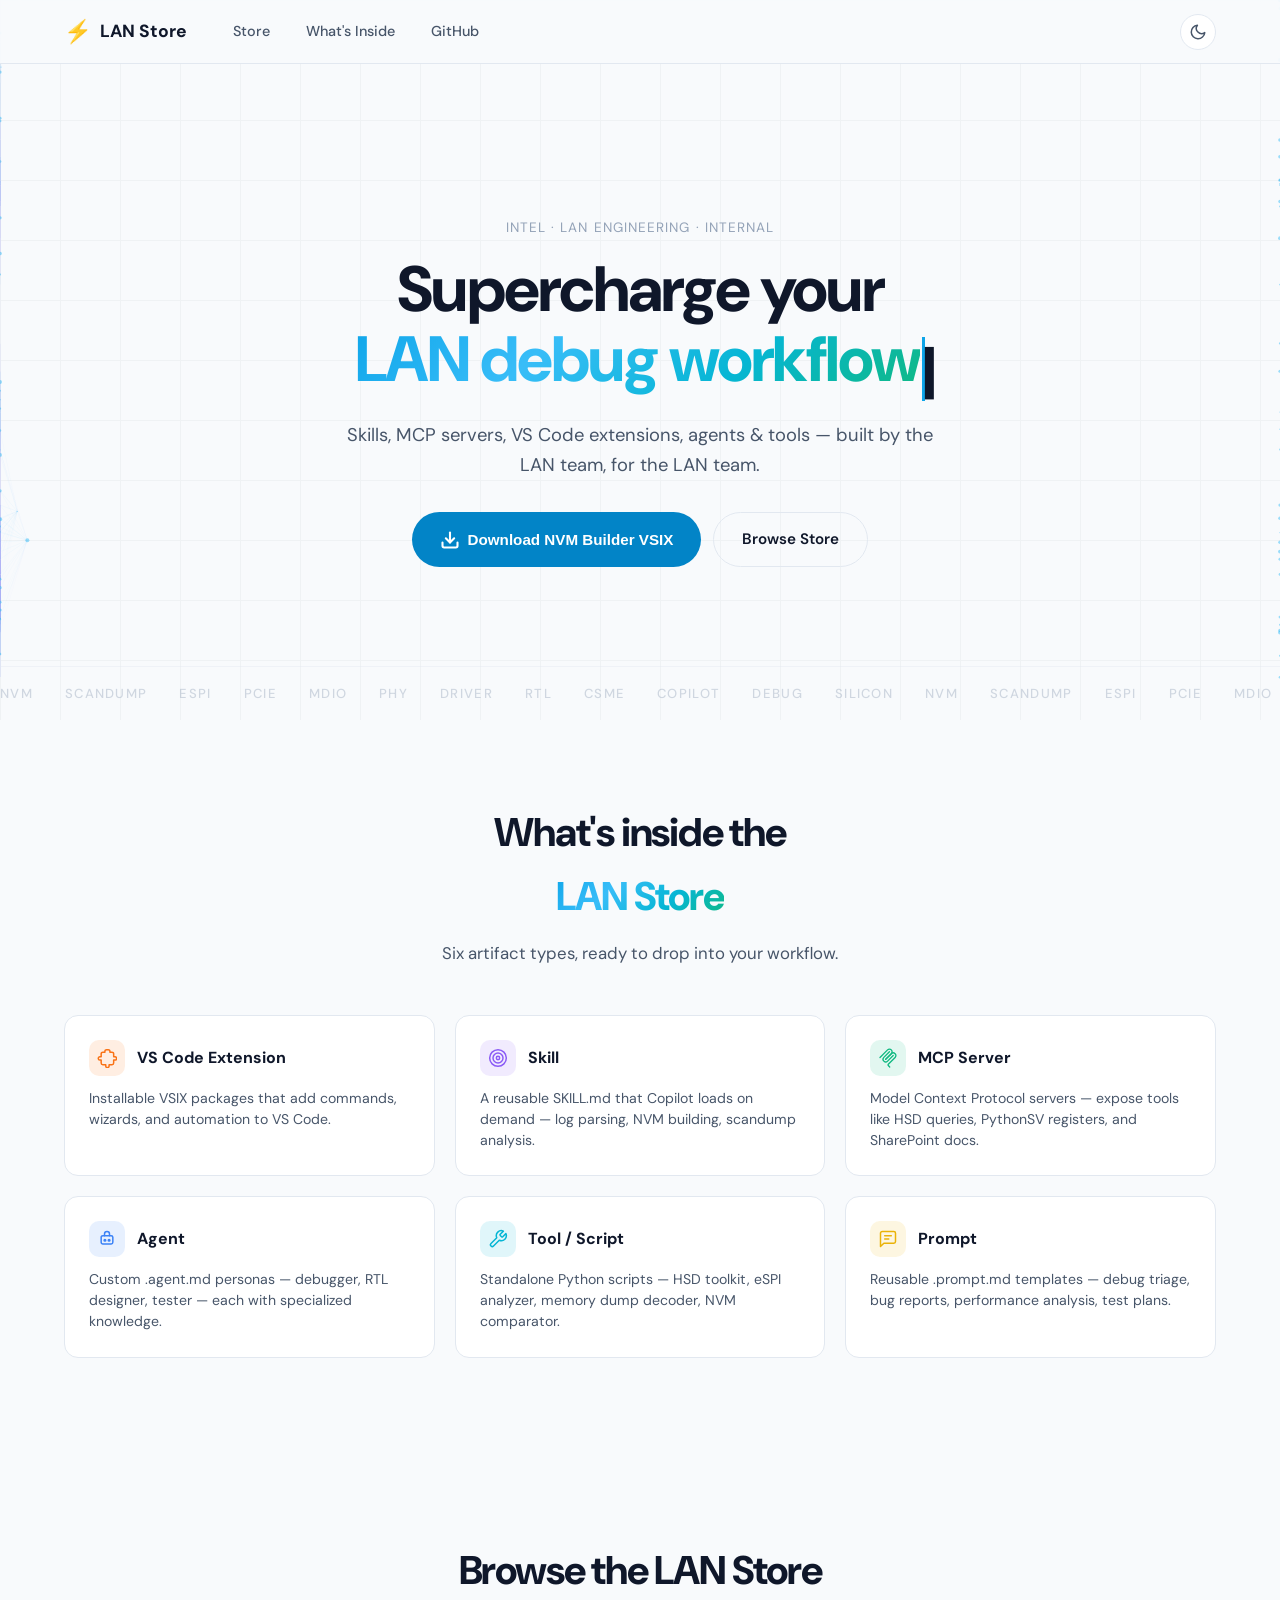
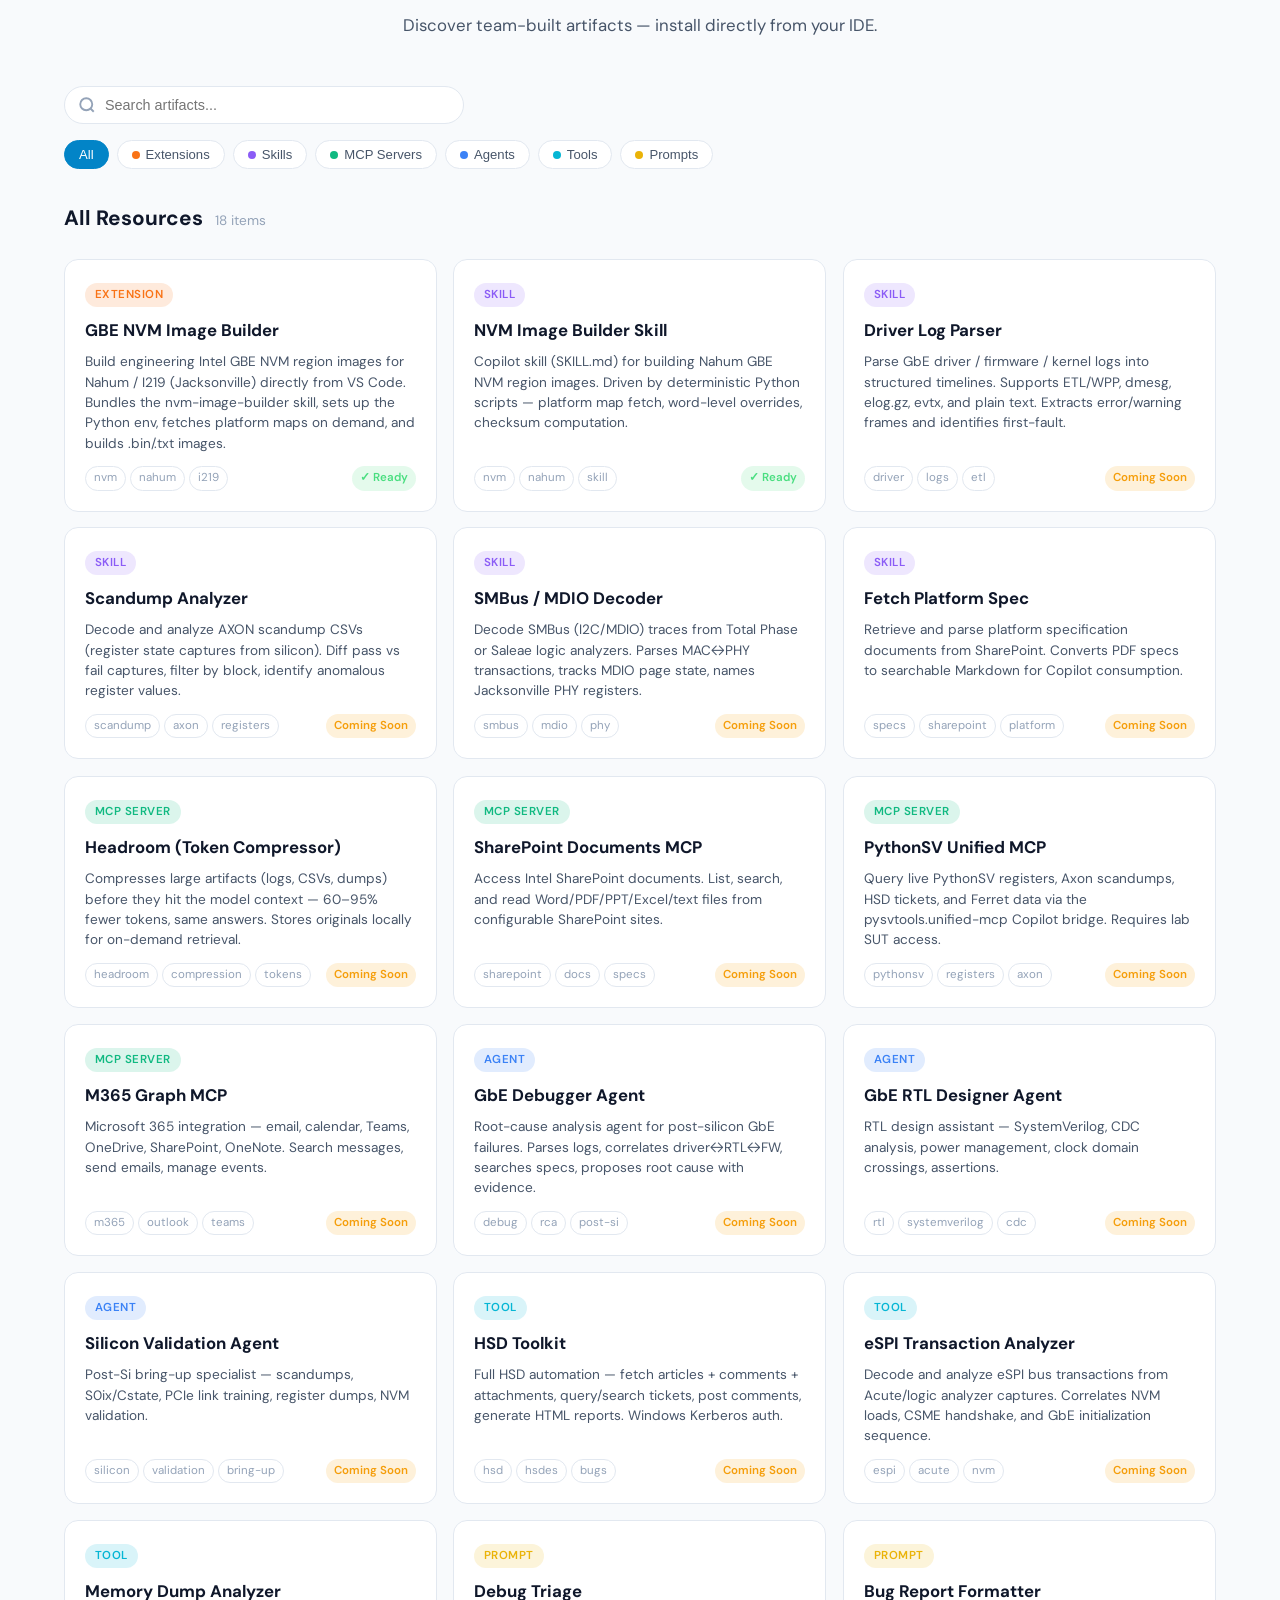
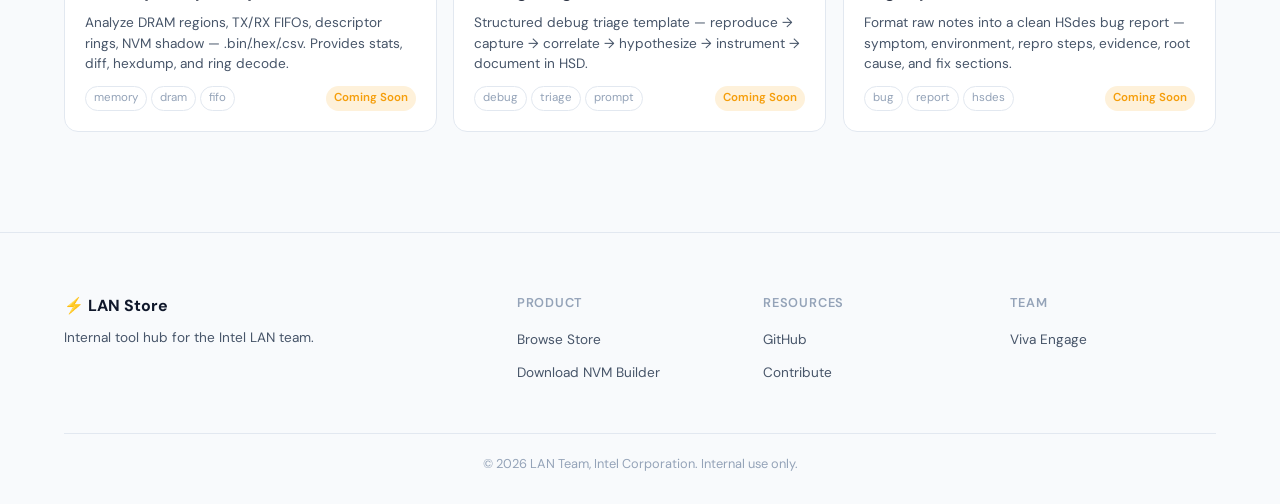
==== index.html @ 5565fdac "Initial LAN Store website with GBE NVM Builder v0.2.0" ====
<!DOCTYPE html>
<html lang="en">
<head>
    <meta charset="UTF-8">
    <meta name="viewport" content="width=device-width, initial-scale=1.0">
    <title>LAN Store — Skills, MCPs, Tools, Extensions &amp; Agents</title>
    <meta name="description" content="Intel LAN team hub for skills, MCP servers, tools, extensions, and agents.">
    <link rel="stylesheet" href="assets/css/styles.css">
    <script>
        (function(){try{var t=localStorage.getItem('lan-store-theme');if(!t){t=window.matchMedia&&window.matchMedia('(prefers-color-scheme:dark)').matches?'dark-theme':'light-theme'}document.documentElement.classList.add(t)}catch(e){}})();
    </script>
    <link rel="preconnect" href="https://fonts.googleapis.com">
    <link rel="preconnect" href="https://fonts.gstatic.com" crossorigin>
    <link href="https://fonts.googleapis.com/css2?family=DM+Sans:ital,opsz,wght@0,9..40,400;0,9..40,500;0,9..40,600;0,9..40,700;1,9..40,400&display=swap" rel="stylesheet">
</head>
<body>
    <!-- ============================================================
         Header
         ============================================================ -->
    <header class="header">
        <div class="container header-content">
            <div class="header-left">
                <a href="#" class="logo" onclick="resetFilters(); scrollToTop(); return false;">
                    <span class="logo-icon">⚡</span>
                    <span class="logo-text">LAN Store</span>
                </a>
                <nav class="nav">
                    <a href="#store" class="nav-link">Store</a>
                    <a href="#features" class="nav-link">What's Inside</a>
                    <a href="https://github.com/intel-innersource/networking.gbe-sv.forge-store" target="_blank" rel="noopener noreferrer" class="nav-link">GitHub</a>
                </nav>
            </div>
            <div class="header-right">
                <button class="theme-toggle" id="theme-toggle" aria-label="Toggle theme">
                    <svg id="theme-icon-sun" viewBox="0 0 24 24" fill="none" stroke="currentColor" stroke-width="2" stroke-linecap="round" stroke-linejoin="round" style="display:none;">
                        <circle cx="12" cy="12" r="5"></circle><line x1="12" y1="1" x2="12" y2="3"></line><line x1="12" y1="21" x2="12" y2="23"></line><line x1="4.22" y1="4.22" x2="5.64" y2="5.64"></line><line x1="18.36" y1="18.36" x2="19.78" y2="19.78"></line><line x1="1" y1="12" x2="3" y2="12"></line><line x1="21" y1="12" x2="23" y2="12"></line><line x1="4.22" y1="19.78" x2="5.64" y2="18.36"></line><line x1="18.36" y1="5.64" x2="19.78" y2="4.22"></line>
                    </svg>
                    <svg id="theme-icon-moon" viewBox="0 0 24 24" fill="none" stroke="currentColor" stroke-width="2" stroke-linecap="round" stroke-linejoin="round" style="display:block;">
                        <path d="M21 12.79A9 9 0 1 1 11.21 3 7 7 0 0 0 21 12.79z"></path>
                    </svg>
                </button>
            </div>
        </div>
    </header>

    <main>
        <!-- ============================================================
             Hero
             ============================================================ -->
        <section class="hero-landing" id="hero">
            <canvas class="hero-particles" id="hero-particles" aria-hidden="true"></canvas>
            <div class="hero-bg-grid" aria-hidden="true"></div>
            <div class="container hero-landing-inner">
                <p class="hero-eyebrow">Intel &middot; LAN Engineering &middot; Internal</p>
                <h1 class="hero-headline">
                    <span>Supercharge your</span><br>
                    <span class="hero-gradient-text">LAN debug workflow</span><span class="typing-cursor" id="typing-cursor">|</span>
                </h1>
                <p class="hero-tagline">
                    Skills, MCP servers, VS Code extensions, agents &amp; tools — built by the LAN team, for the LAN team.
                </p>
                <div class="hero-cta-row hero-fade-in visible">
                    <button onclick="openInstallModal()" class="btn-hero-primary">
                        <svg width="20" height="20" viewBox="0 0 24 24" fill="none" stroke="currentColor" stroke-width="2.5" stroke-linecap="round" stroke-linejoin="round"><path d="M21 15v4a2 2 0 0 1-2 2H5a2 2 0 0 1-2-2v-4"></path><polyline points="7 10 12 15 17 10"></polyline><line x1="12" y1="15" x2="12" y2="3"></line></svg>
                        Download NVM Builder VSIX
                    </button>
                    <a href="#store" class="btn-hero-outline">Browse Store</a>
                </div>
            </div>
            <!-- Floating keyword scroller -->
            <div class="hero-keyword-track" aria-hidden="true">
                <div class="hero-keyword-scroll">
                    <span>NVM</span><span>scandump</span><span>eSPI</span><span>PCIe</span><span>MDIO</span><span>PHY</span><span>driver</span><span>RTL</span><span>CSME</span><span>copilot</span><span>debug</span><span>silicon</span><span>NVM</span><span>scandump</span><span>eSPI</span><span>PCIe</span><span>MDIO</span><span>PHY</span><span>driver</span><span>RTL</span><span>CSME</span><span>copilot</span><span>debug</span><span>silicon</span>
                </div>
            </div>
        </section>

        <!-- ============================================================
             Features
             ============================================================ -->
        <section class="features-section reveal" id="features">
            <div class="container features-inner">
                <h2 class="features-headline">
                    <span>What's inside the</span><br>
                    <span class="hero-gradient-text">LAN Store</span>
                </h2>
                <p class="features-tagline">
                    Six artifact types, ready to drop into your workflow.
                </p>
                <div class="forge-explorer-grid reveal-stagger">
                    <!-- VSIX Extension -->
                    <div class="forge-feature-card" style="--c:#f97316">
                        <div class="fc-head">
                            <span class="fc-icon"><svg viewBox="0 0 24 24" fill="none" stroke="currentColor" stroke-width="1.8" stroke-linecap="round" stroke-linejoin="round"><path d="M12.5 2h-1a2 2 0 0 0-2 2v1H7a2 2 0 0 0-2 2v3.5H3.5a2 2 0 0 0 0 4H5V18a2 2 0 0 0 2 2h3.5v1.5a2 2 0 0 0 4 0V20H18a2 2 0 0 0 2-2v-3.5h1.5a2 2 0 0 0 0-4H20V7a2 2 0 0 0-2-2h-2.5V4a2 2 0 0 0-2-2z"/></svg></span>
                            <h4 class="fc-title">VS Code Extension</h4>
                        </div>
                        <p class="fc-desc">Installable VSIX packages that add commands, wizards, and automation to VS Code.</p>
                    </div>
                    <!-- Skill -->
                    <div class="forge-feature-card" style="--c:#8b5cf6">
                        <div class="fc-head">
                            <span class="fc-icon"><svg viewBox="0 0 24 24" fill="none" stroke="currentColor" stroke-width="1.8" stroke-linecap="round" stroke-linejoin="round"><circle cx="12" cy="12" r="10"/><circle cx="12" cy="12" r="6"/><circle cx="12" cy="12" r="2"/></svg></span>
                            <h4 class="fc-title">Skill</h4>
                        </div>
                        <p class="fc-desc">A reusable SKILL.md that Copilot loads on demand — log parsing, NVM building, scandump analysis.</p>
                    </div>
                    <!-- MCP Server -->
                    <div class="forge-feature-card" style="--c:#10b981">
                        <div class="fc-head">
                            <span class="fc-icon"><svg viewBox="0 0 180 180" fill="none" stroke="currentColor" stroke-width="12" stroke-linecap="round"><path d="M18 84.8528L85.8822 16.9706C95.2548 7.59798 110.451 7.59798 119.823 16.9706C129.196 26.3431 129.196 41.5391 119.823 50.9117L68.5581 102.177"/><path d="M69.2652 101.47L119.823 50.9117C129.196 41.5391 144.392 41.5391 153.765 50.9117L154.118 51.2652C163.491 60.6378 163.491 75.8338 154.118 85.2063L92.7248 146.6C89.6006 149.724 89.6006 154.789 92.7248 157.913L105.331 170.52"/><path d="M102.853 33.9411L52.6482 84.1457C43.2756 93.5183 43.2756 108.714 52.6482 118.087C62.0208 127.459 77.2167 127.459 86.5893 118.087L136.794 67.8822"/></svg></span>
                            <h4 class="fc-title">MCP Server</h4>
                        </div>
                        <p class="fc-desc">Model Context Protocol servers — expose tools like HSD queries, PythonSV registers, and SharePoint docs.</p>
                    </div>
                    <!-- Agent -->
                    <div class="forge-feature-card" style="--c:#3b82f6">
                        <div class="fc-head">
                            <span class="fc-icon"><svg viewBox="0 0 24 24" fill="none" stroke="currentColor" stroke-width="1.8" stroke-linecap="round" stroke-linejoin="round"><rect x="5" y="8" width="14" height="10" rx="2"/><path d="M9 8V6a3 3 0 0 1 6 0v2"/><circle cx="9.5" cy="13.5" r="1"/><circle cx="14.5" cy="13.5" r="1"/></svg></span>
                            <h4 class="fc-title">Agent</h4>
                        </div>
                        <p class="fc-desc">Custom .agent.md personas — debugger, RTL designer, tester — each with specialized knowledge.</p>
                    </div>
                    <!-- Tool -->
                    <div class="forge-feature-card" style="--c:#06b6d4">
                        <div class="fc-head">
                            <span class="fc-icon"><svg viewBox="0 0 24 24" fill="none" stroke="currentColor" stroke-width="1.8" stroke-linecap="round" stroke-linejoin="round"><path d="M14.7 6.3a1 1 0 0 0 0 1.4l1.6 1.6a1 1 0 0 0 1.4 0l3.77-3.77a6 6 0 0 1-7.94 7.94l-6.91 6.91a2.12 2.12 0 0 1-3-3l6.91-6.91a6 6 0 0 1 7.94-7.94l-3.76 3.76z"/></svg></span>
                            <h4 class="fc-title">Tool / Script</h4>
                        </div>
                        <p class="fc-desc">Standalone Python scripts — HSD toolkit, eSPI analyzer, memory dump decoder, NVM comparator.</p>
                    </div>
                    <!-- Prompt -->
                    <div class="forge-feature-card" style="--c:#eab308">
                        <div class="fc-head">
                            <span class="fc-icon"><svg viewBox="0 0 24 24" fill="none" stroke="currentColor" stroke-width="1.8" stroke-linecap="round" stroke-linejoin="round"><path d="M21 15a2 2 0 0 1-2 2H7l-4 4V5a2 2 0 0 1 2-2h14a2 2 0 0 1 2 2z"/><line x1="8" y1="8" x2="16" y2="8"/><line x1="8" y1="12" x2="13" y2="12"/></svg></span>
                            <h4 class="fc-title">Prompt</h4>
                        </div>
                        <p class="fc-desc">Reusable .prompt.md templates — debug triage, bug reports, performance analysis, test plans.</p>
                    </div>
                </div>
            </div>
        </section>

        <!-- ============================================================
             Store / Marketplace
             ============================================================ -->
        <section class="marketplace reveal" id="store">
            <div class="container">
                <div class="store-header">
                    <h2>Browse the LAN Store</h2>
                    <p>Discover team-built artifacts — install directly from your IDE.</p>
                </div>
            </div>

            <div class="container marketplace-layout">
                <!-- Toolbar -->
                <div class="store-toolbar">
                    <div class="store-search-inline">
                        <svg class="search-inline-icon" viewBox="0 0 24 24" width="18" height="18" fill="none" stroke="currentColor" stroke-width="2.5"><circle cx="11" cy="11" r="8"/><path d="m21 21-4.35-4.35"/></svg>
                        <input type="text" id="search-input" placeholder="Search artifacts..." autocomplete="off">
                    </div>
                    <div class="filter-group" id="type-nav">
                        <button class="filter-pill type-btn active" data-type="All">All</button>
                        <button class="filter-pill type-btn" data-type="extension"><span class="type-dot" style="background:#f97316"></span>Extensions</button>
                        <button class="filter-pill type-btn" data-type="skill"><span class="type-dot" style="background:#8b5cf6"></span>Skills</button>
                        <button class="filter-pill type-btn" data-type="mcp-server"><span class="type-dot" style="background:#10b981"></span>MCP Servers</button>
                        <button class="filter-pill type-btn" data-type="agent"><span class="type-dot" style="background:#3b82f6"></span>Agents</button>
                        <button class="filter-pill type-btn" data-type="tool"><span class="type-dot" style="background:#06b6d4"></span>Tools</button>
                        <button class="filter-pill type-btn" data-type="prompt"><span class="type-dot" style="background:#eab308"></span>Prompts</button>
                    </div>
                </div>

                <!-- Grid -->
                <div class="content">
                    <div class="content-header">
                        <h2 id="content-title">All Resources</h2>
                        <span class="content-count" id="content-count"></span>
                    </div>
                    <div class="tile-grid" id="tile-grid"></div>
                    <div class="no-results" id="no-results" style="display:none;">
                        <div class="no-results-icon">🔍</div>
                        <h3>No results found</h3>
                        <p>Try adjusting your filters or search terms.</p>
                    </div>
                </div>
            </div>
        </section>
    </main>

    <!-- ============================================================
         Detail Modal
         ============================================================ -->
    <div id="detail-modal" class="detail-modal">
        <div class="detail-overlay" onclick="closeDetailModal()"></div>
        <div class="detail-panel">
            <button class="detail-close" onclick="closeDetailModal()" aria-label="Close">&times;</button>
            <div class="detail-panel-body" id="detail-panel-body"></div>
            <div class="detail-panel-footer" id="detail-panel-footer"></div>
        </div>
    </div>

    <!-- ============================================================
         Install Modal (VSIX)
         ============================================================ -->
    <div class="install-modal" id="install-modal" onclick="closeInstallModal(event)">
        <div class="install-modal-content" onclick="event.stopPropagation()">
            <div class="install-modal-header">
                <div class="install-modal-title">
                    <div class="install-modal-icon">
                        <svg viewBox="0 0 24 24" fill="none" stroke="currentColor" stroke-width="2.5" stroke-linecap="round" stroke-linejoin="round"><path d="M21 15v4a2 2 0 0 1-2 2H5a2 2 0 0 1-2-2v-4"/><polyline points="7 10 12 15 17 10"/><line x1="12" y1="15" x2="12" y2="3"/></svg>
                    </div>
                    <div>
                        <h2>GBE NVM Builder Extension</h2>
                        <div class="status">✓ Download started</div>
                    </div>
                </div>
                <button class="install-modal-close" onclick="closeInstallModal(event)">
                    <svg viewBox="0 0 24 24" fill="none" stroke="currentColor" stroke-width="2" stroke-linecap="round" stroke-linejoin="round"><line x1="18" y1="6" x2="6" y2="18"/><line x1="6" y1="6" x2="18" y2="18"/></svg>
                </button>
            </div>
            <div class="install-modal-body">
                <h3 class="install-modal-instructions-title">Installation Instructions</h3>
                <div class="install-step">
                    <div class="install-step-number">1</div>
                    <div class="install-step-content">
                        <strong>Wait for download</strong>
                        <p>The <code>gbe-nvm-builder-0.2.0.vsix</code> file is downloading to your Downloads folder.</p>
                    </div>
                </div>
                <div class="install-step">
                    <div class="install-step-number">2</div>
                    <div class="install-step-content">
                        <strong>Open VS Code</strong>
                        <p>Launch Visual Studio Code if it's not already running.</p>
                    </div>
                </div>
                <div class="install-step">
                    <div class="install-step-number">3</div>
                    <div class="install-step-content">
                        <strong>Install the extension</strong>
                        <ul>
                            <li>Press <code>Ctrl+Shift+P</code></li>
                            <li>Type <strong>"Extensions: Install from VSIX"</strong></li>
                            <li>Select the downloaded <code>gbe-nvm-builder-0.2.0.vsix</code> file</li>
                        </ul>
                    </div>
                </div>
                <div class="install-step">
                    <div class="install-step-number">4</div>
                    <div class="install-step-content">
                        <strong>Reload VS Code</strong>
                        <p>After installation completes, reload VS Code:</p>
                        <ul>
                            <li>Press <code>Ctrl+Shift+P</code></li>
                            <li>Type <strong>"Developer: Reload Window"</strong></li>
                            <li>Press Enter</li>
                        </ul>
                    </div>
                </div>
            </div>
        </div>
    </div>

    <!-- ============================================================
         Footer
         ============================================================ -->
    <footer class="footer reveal">
        <div class="container">
            <div class="footer-grid">
                <div class="footer-col footer-brand">
                    <span class="footer-logo">⚡ LAN Store</span>
                    <p>Internal tool hub for the Intel LAN team.</p>
                </div>
                <div class="footer-col">
                    <h4>Product</h4>
                    <ul>
                        <li><a href="#store">Browse Store</a></li>
                        <li><a href="downloads/gbe-nvm-builder-0.2.0.vsix">Download NVM Builder</a></li>
                    </ul>
                </div>
                <div class="footer-col">
                    <h4>Resources</h4>
                    <ul>
                        <li><a href="https://github.com/intel-innersource/networking.gbe-sv.forge-store" target="_blank">GitHub</a></li>
                        <li><a href="https://github.com/intel-innersource/networking.gbe-sv.forge-store/issues/new/choose" target="_blank">Contribute</a></li>
                    </ul>
                </div>
                <div class="footer-col">
                    <h4>Team</h4>
                    <ul>
                        <li><a href="https://engage.cloud.microsoft/main/org/intel.com" target="_blank">Viva Engage</a></li>
                    </ul>
                </div>
            </div>
            <div class="footer-bottom">
                <p>&copy; 2026 LAN Team, Intel Corporation. Internal use only.</p>
            </div>
        </div>
    </footer>

    <script src="assets/js/catalog.js"></script>
    <script src="assets/js/app.js"></script>
    <script src="assets/js/animations.js"></script>
</body>
</html>
---- assets/css/styles.css ----
/* LAN Store — Styles
   Based on Forge Store (intel-innersource/applications.manufacturing.intel.ai.forge-store)
   ============================================================ */

:root {
    --primary: #0ea5e9;
    --primary-dark: #0284c7;
    --primary-light: #0c2d48;
    --accent: #38bdf8;
    --bg: #0b1120;
    --bg-surface: #0f1729;
    --bg-card: #131d2e;
    --bg-card-hover: #182438;
    --text: #e2e8f0;
    --text-secondary: #94a3b8;
    --text-muted: #64748b;
    --border: #1e293b;
    --border-light: #1a2332;
    --shadow-sm: 0 1px 3px rgba(0,0,0,0.4);
    --shadow-md: 0 4px 16px rgba(0,0,0,0.5);
    --shadow-lg: 0 8px 40px rgba(0,0,0,0.6);
    --shadow-card-hover: 0 8px 30px rgba(14,165,233,0.1);
    --radius: 14px;
    --radius-sm: 8px;
    --radius-pill: 50px;
    --transition: 0.2s ease;
    --transition-slow: 0.4s cubic-bezier(0.4,0,0.2,1);
    --font: 'DM Sans', -apple-system, BlinkMacSystemFont, 'Segoe UI', Roboto, sans-serif;
    --header-height: 64px;
    --color-extension: #f97316;
    --color-skill: #8b5cf6;
    --color-mcp: #10b981;
    --color-agent: #3b82f6;
    --color-tool: #06b6d4;
    --color-prompt: #eab308;
}

html.light-theme, body.light-theme {
    --primary: #0284c7;
    --primary-dark: #0369a1;
    --primary-light: #f0f9ff;
    --accent: #0ea5e9;
    --bg: #f8fafc;
    --bg-surface: #ffffff;
    --bg-card: #ffffff;
    --bg-card-hover: #f0f9ff;
    --text: #0f172a;
    --text-secondary: #475569;
    --text-muted: #94a3b8;
    --border: #e2e8f0;
    --border-light: #f1f5f9;
    --shadow-sm: 0 1px 3px rgba(0,0,0,0.05);
    --shadow-md: 0 4px 16px rgba(0,0,0,0.07);
    --shadow-lg: 0 8px 40px rgba(0,0,0,0.09);
    --shadow-card-hover: 0 8px 30px rgba(14,165,233,0.1);
}

*, *::before, *::after { margin:0; padding:0; box-sizing:border-box; }
html { scroll-behavior: smooth; }
body {
    font-family: var(--font);
    background: var(--bg);
    color: var(--text);
    line-height: 1.6;
    -webkit-font-smoothing: antialiased;
}
a { color: var(--accent); text-decoration: none; transition: color var(--transition); }
a:hover { color: var(--primary); }
ul { list-style: none; }
code { background: var(--bg-surface); border: 1px solid var(--border); border-radius: 4px; padding: 2px 6px; font-size: 0.85em; }

.container { max-width: 1200px; margin: 0 auto; padding: 0 24px; }

/* ============================================================
   Header
   ============================================================ */
.header {
    position: fixed; top: 0; left: 0; right: 0; z-index: 100;
    height: var(--header-height);
    background: rgba(11,17,32,0.88);
    backdrop-filter: blur(12px);
    border-bottom: 1px solid var(--border);
}
.light-theme .header { background: rgba(248,250,252,0.92); }
.header-content { display: flex; align-items: center; justify-content: space-between; height: 100%; }
.header-left { display: flex; align-items: center; gap: 32px; }
.header-right { display: flex; align-items: center; gap: 12px; }
.logo { display: flex; align-items: center; gap: 8px; color: var(--text); font-weight: 700; font-size: 1.1rem; }
.logo-icon { font-size: 1.4rem; }
.nav { display: flex; gap: 8px; }
.nav-link {
    padding: 6px 14px; border-radius: var(--radius-pill); font-size: 0.9rem; font-weight: 500;
    color: var(--text-secondary); transition: all var(--transition);
}
.nav-link:hover { color: var(--text); background: var(--bg-card); }
.theme-toggle {
    width: 36px; height: 36px; border-radius: 50%; border: 1px solid var(--border);
    background: var(--bg-surface); cursor: pointer; display: flex; align-items: center; justify-content: center;
}
.theme-toggle svg { width: 18px; height: 18px; stroke: var(--text-secondary); }

/* ============================================================
   Hero
   ============================================================ */
.hero-landing {
    min-height: 80vh; display: flex; align-items: center; justify-content: center;
    padding: calc(var(--header-height) + 80px) 24px 80px; position: relative; overflow: hidden;
}
.hero-bg-grid {
    position: absolute; inset: 0; opacity: 0.03;
    background-image: linear-gradient(var(--text) 1px, transparent 1px), linear-gradient(90deg, var(--text) 1px, transparent 1px);
    background-size: 60px 60px;
}
.hero-landing-inner { text-align: center; position: relative; z-index: 1; }
.hero-eyebrow { font-size: 0.85rem; color: var(--text-muted); text-transform: uppercase; letter-spacing: 0.08em; margin-bottom: 16px; }
.hero-headline { font-size: clamp(2.5rem, 6vw, 4rem); font-weight: 800; letter-spacing: -0.03em; line-height: 1.1; margin-bottom: 20px; }
.hero-gradient-text { background: linear-gradient(135deg, #0ea5e9, #38bdf8, #06b6d4, #10b981); -webkit-background-clip: text; -webkit-text-fill-color: transparent; background-clip: text; }
.hero-tagline { font-size: 1.15rem; color: var(--text-secondary); max-width: 600px; margin: 0 auto 32px; }
.hero-cta-row { display: flex; gap: 12px; justify-content: center; flex-wrap: wrap; }
.btn-hero-primary {
    display: inline-flex; align-items: center; gap: 8px; padding: 14px 28px; border-radius: var(--radius-pill);
    background: var(--primary); color: #fff; font-weight: 600; font-size: 0.95rem; border: none; cursor: pointer;
    transition: all var(--transition);
}
.btn-hero-primary:hover { background: var(--primary-dark); transform: translateY(-1px); box-shadow: var(--shadow-md); }
.btn-hero-outline {
    display: inline-flex; align-items: center; gap: 8px; padding: 14px 28px; border-radius: var(--radius-pill);
    background: transparent; color: var(--text); font-weight: 600; font-size: 0.95rem;
    border: 1px solid var(--border); cursor: pointer; text-decoration: none; transition: all var(--transition);
}
.btn-hero-outline:hover { border-color: var(--primary); color: var(--primary); }

/* ============================================================
   Features
   ============================================================ */
.features-section { padding: 80px 0 100px; }
.features-inner { text-align: center; }
.features-headline { font-size: clamp(1.8rem, 4vw, 2.5rem); font-weight: 800; letter-spacing: -0.03em; margin-bottom: 12px; }
.features-tagline { font-size: 1.05rem; color: var(--text-secondary); margin-bottom: 48px; }
.forge-explorer-grid { display: grid; grid-template-columns: repeat(auto-fit, minmax(280px, 1fr)); gap: 20px; text-align: left; }
.forge-feature-card {
    border: 1px solid var(--border); border-radius: var(--radius); padding: 24px;
    background: var(--bg-card); transition: all var(--transition-slow);
}
.forge-feature-card:hover { border-color: var(--c, var(--primary)); background: var(--bg-card-hover); transform: translateY(-2px); box-shadow: var(--shadow-card-hover); }
.fc-head { display: flex; align-items: center; gap: 12px; margin-bottom: 12px; }
.fc-icon { width: 36px; height: 36px; display: flex; align-items: center; justify-content: center; border-radius: 10px; background: color-mix(in srgb, var(--c, var(--primary)) 12%, transparent); }
.fc-icon svg { width: 20px; height: 20px; stroke: var(--c, var(--primary)); }
.fc-title { font-size: 1rem; font-weight: 700; }
.fc-desc { font-size: 0.88rem; color: var(--text-secondary); line-height: 1.5; }

/* ============================================================
   Store / Marketplace
   ============================================================ */
.marketplace { padding: 80px 0 100px; background: var(--bg); }
.store-header { text-align: center; margin-bottom: 48px; }
.store-header h2 { font-size: clamp(1.8rem, 4vw, 2.5rem); font-weight: 800; letter-spacing: -0.03em; margin-bottom: 10px; }
.store-header p { font-size: 1.05rem; color: var(--text-secondary); }
.store-toolbar { margin-bottom: 32px; display: flex; flex-direction: column; gap: 16px; }
.store-search-inline {
    position: relative; max-width: 400px;
}
.store-search-inline input {
    width: 100%; padding: 10px 14px 10px 40px; border-radius: var(--radius-pill); border: 1px solid var(--border);
    background: var(--bg-surface); color: var(--text); font-size: 0.9rem; outline: none; transition: border-color var(--transition);
}
.store-search-inline input:focus { border-color: var(--primary); }
.search-inline-icon { position: absolute; left: 14px; top: 50%; transform: translateY(-50%); stroke: var(--text-muted); }
.filter-group { display: flex; flex-wrap: wrap; gap: 8px; }
.filter-pill {
    padding: 6px 14px; border-radius: var(--radius-pill); border: 1px solid var(--border);
    background: var(--bg-surface); color: var(--text-secondary); font-size: 0.82rem; font-weight: 500;
    cursor: pointer; transition: all var(--transition); display: inline-flex; align-items: center; gap: 6px;
}
.filter-pill:hover { border-color: var(--primary); color: var(--text); }
.filter-pill.active { background: var(--primary); color: #fff; border-color: var(--primary); }
.type-dot { width: 8px; height: 8px; border-radius: 50%; display: inline-block; }
.content-header { display: flex; align-items: baseline; gap: 12px; margin-bottom: 24px; }
.content-header h2 { font-size: 1.3rem; font-weight: 700; }
.content-count { font-size: 0.85rem; color: var(--text-muted); }

/* Tile Grid */
.tile-grid { display: grid; grid-template-columns: repeat(auto-fill, minmax(300px, 1fr)); gap: 16px; }
.tile-card {
    border: 1px solid var(--border); border-radius: var(--radius); padding: 20px;
    background: var(--bg-card); cursor: pointer; transition: all var(--transition);
    display: flex; flex-direction: column;
}
.tile-card:hover { border-color: var(--primary); background: var(--bg-card-hover); transform: translateY(-2px); box-shadow: var(--shadow-card-hover); }
.tile-top { margin-bottom: 10px; }
.type-badge {
    display: inline-block; font-size: 0.72rem; font-weight: 600; text-transform: uppercase; letter-spacing: 0.04em;
    padding: 3px 10px; border-radius: var(--radius-pill);
}
.type-extension { background: color-mix(in srgb, #f97316 15%, transparent); color: #f97316; }
.type-skill { background: color-mix(in srgb, #8b5cf6 15%, transparent); color: #8b5cf6; }
.type-mcp-server { background: color-mix(in srgb, #10b981 15%, transparent); color: #10b981; }
.type-agent { background: color-mix(in srgb, #3b82f6 15%, transparent); color: #3b82f6; }
.type-tool { background: color-mix(in srgb, #06b6d4 15%, transparent); color: #06b6d4; }
.type-prompt { background: color-mix(in srgb, #eab308 15%, transparent); color: #eab308; }
.tile-name { font-size: 1.05rem; font-weight: 700; margin-bottom: 8px; }
.tile-desc { font-size: 0.85rem; color: var(--text-secondary); line-height: 1.5; flex: 1; margin-bottom: 12px; }
.tile-footer { display: flex; justify-content: space-between; align-items: center; }
.tile-tags { display: flex; flex-wrap: wrap; gap: 4px; }
.tile-tag { font-size: 0.72rem; padding: 2px 8px; border-radius: var(--radius-pill); background: var(--bg-surface); border: 1px solid var(--border); color: var(--text-muted); }
.tile-status { font-size: 0.72rem; font-weight: 600; padding: 3px 8px; border-radius: var(--radius-pill); }
.tile-status.ready { background: color-mix(in srgb, #4ade80 15%, transparent); color: #4ade80; }
.tile-status.coming-soon { background: color-mix(in srgb, #f59e0b 15%, transparent); color: #f59e0b; }

.no-results { text-align: center; padding: 60px 20px; }
.no-results-icon { font-size: 3rem; margin-bottom: 12px; }
.no-results h3 { font-size: 1.2rem; margin-bottom: 8px; }
.no-results p { color: var(--text-secondary); }

/* ============================================================
   Detail Modal
   ============================================================ */
.detail-modal { display: none; position: fixed; inset: 0; z-index: 200; }
.detail-modal.open { display: flex; }
.detail-overlay { position: absolute; inset: 0; background: rgba(0,0,0,0.6); }
.detail-panel {
    position: absolute; right: 0; top: 0; bottom: 0; width: min(500px, 90vw);
    background: var(--bg-surface); border-left: 1px solid var(--border);
    display: flex; flex-direction: column; animation: slideIn 0.25s ease;
}
@keyframes slideIn { from { transform: translateX(100%); } to { transform: translateX(0); } }
.detail-close { position: absolute; top: 16px; right: 16px; background: none; border: none; color: var(--text-secondary); font-size: 1.8rem; cursor: pointer; }
.detail-panel-body { flex: 1; overflow-y: auto; padding: 32px 24px; }
.detail-panel-body h2 { font-size: 1.4rem; font-weight: 700; margin-bottom: 8px; }
.detail-panel-body .detail-type { margin-bottom: 16px; }
.detail-panel-body .detail-desc { color: var(--text-secondary); font-size: 0.95rem; line-height: 1.6; margin-bottom: 20px; }
.detail-panel-body .detail-meta { border-top: 1px solid var(--border); padding-top: 16px; }
.detail-panel-body .detail-meta dt { font-size: 0.78rem; color: var(--text-muted); text-transform: uppercase; letter-spacing: 0.05em; margin-bottom: 2px; }
.detail-panel-body .detail-meta dd { margin-bottom: 12px; font-size: 0.9rem; }
.detail-panel-footer { padding: 16px 24px; border-top: 1px solid var(--border); display: flex; gap: 12px; }
.detail-panel-footer .btn-download {
    flex: 1; padding: 12px; border-radius: var(--radius-sm); background: var(--primary); color: #fff;
    font-weight: 600; font-size: 0.9rem; border: none; cursor: pointer; text-align: center; text-decoration: none;
    display: inline-flex; align-items: center; justify-content: center; gap: 8px;
}
.detail-panel-footer .btn-download:hover { background: var(--primary-dark); }
.detail-panel-footer .btn-download.disabled { opacity: 0.5; pointer-events: none; }

/* ============================================================
   Install Modal
   ============================================================ */
.install-modal { display: none; position: fixed; inset: 0; z-index: 300; align-items: center; justify-content: center; background: rgba(0,0,0,0.6); }
.install-modal.open { display: flex; }
.install-modal-content {
    background: var(--bg-surface); border: 1px solid var(--border); border-radius: var(--radius);
    max-width: 520px; width: 90vw; max-height: 90vh; overflow-y: auto; box-shadow: var(--shadow-lg);
}
.install-modal-header { display: flex; align-items: center; justify-content: space-between; padding: 20px 24px; border-bottom: 1px solid var(--border); }
.install-modal-title { display: flex; align-items: center; gap: 12px; }
.install-modal-icon { width: 40px; height: 40px; border-radius: 10px; background: color-mix(in srgb, var(--primary) 15%, transparent); display: flex; align-items: center; justify-content: center; }
.install-modal-icon svg { width: 22px; height: 22px; stroke: var(--primary); }
.install-modal-title h2 { font-size: 1.1rem; font-weight: 700; }
.install-modal-title .status { font-size: 0.8rem; color: #4ade80; margin-top: 2px; }
.install-modal-close { background: none; border: none; cursor: pointer; padding: 8px; border-radius: 8px; }
.install-modal-close svg { width: 20px; height: 20px; stroke: var(--text-secondary); }
.install-modal-close:hover { background: var(--bg-card); }
.install-modal-body { padding: 24px; }
.install-modal-instructions-title { font-size: 0.9rem; font-weight: 600; margin-bottom: 20px; color: var(--text-secondary); }
.install-step { display: flex; gap: 14px; margin-bottom: 20px; }
.install-step-number {
    width: 28px; height: 28px; min-width: 28px; border-radius: 50%; background: var(--primary);
    color: #fff; font-size: 0.8rem; font-weight: 700; display: flex; align-items: center; justify-content: center;
}
.install-step-content { flex: 1; }
.install-step-content strong { display: block; font-size: 0.9rem; margin-bottom: 4px; }
.install-step-content p { font-size: 0.85rem; color: var(--text-secondary); margin: 0; }
.install-step-content ul { margin: 6px 0 0; padding: 0; }
.install-step-content li { font-size: 0.85rem; color: var(--text-secondary); margin-bottom: 4px; padding-left: 4px; }

/* ============================================================
   Footer
   ============================================================ */
.footer { padding: 60px 0 30px; border-top: 1px solid var(--border); }
.footer-grid { display: grid; grid-template-columns: 2fr 1fr 1fr 1fr; gap: 40px; margin-bottom: 40px; }
.footer-brand p { color: var(--text-secondary); font-size: 0.85rem; margin-top: 8px; }
.footer-logo { font-weight: 700; font-size: 1rem; }
.footer-col h4 { font-size: 0.8rem; font-weight: 600; text-transform: uppercase; letter-spacing: 0.06em; color: var(--text-muted); margin-bottom: 12px; }
.footer-col li { margin-bottom: 8px; }
.footer-col a { color: var(--text-secondary); font-size: 0.85rem; }
.footer-col a:hover { color: var(--text); }
.footer-bottom { border-top: 1px solid var(--border); padding-top: 20px; text-align: center; }
.footer-bottom p { font-size: 0.8rem; color: var(--text-muted); }

/* ============================================================
   Responsive
   ============================================================ */
@media (max-width: 768px) {
    .hero-headline { font-size: 2.2rem; }
    .hero-cta-row { flex-direction: column; align-items: stretch; }
    .forge-explorer-grid { grid-template-columns: 1fr; }
    .tile-grid { grid-template-columns: 1fr; }
    .footer-grid { grid-template-columns: 1fr 1fr; gap: 24px; }
    .nav { display: none; }
    .hero-keyword-track { display: none; }
}

/* ============================================================
   Animations — Scroll Reveal
   ============================================================ */
.reveal {
    opacity: 0;
    transform: translateY(40px);
    transition: opacity 0.7s cubic-bezier(0.4,0,0.2,1), transform 0.7s cubic-bezier(0.4,0,0.2,1);
}
.reveal.visible {
    opacity: 1;
    transform: translateY(0);
}
.reveal-stagger > * {
    opacity: 0;
    transform: translateY(24px);
    transition: opacity 0.5s ease, transform 0.5s ease;
}
.reveal-stagger.visible > * {
    opacity: 1;
    transform: translateY(0);
}
.reveal-stagger.visible > *:nth-child(1) { transition-delay: 0s; }
.reveal-stagger.visible > *:nth-child(2) { transition-delay: 0.07s; }
.reveal-stagger.visible > *:nth-child(3) { transition-delay: 0.08s; }
.reveal-stagger.visible > *:nth-child(4) { transition-delay: 0.14s; }
.reveal-stagger.visible > *:nth-child(5) { transition-delay: 0.21s; }
.reveal-stagger.visible > *:nth-child(6) { transition-delay: 0.28s; }

/* ============================================================
   Animations — Hero
   ============================================================ */
.hero-particles {
    position: absolute; inset: 0; width: 100%; height: 100%; pointer-events: none; z-index: 0;
}
.hero-fade-in {
    opacity: 0; transform: translateY(16px);
    transition: opacity 0.6s ease 0.3s, transform 0.6s ease 0.3s;
}
.hero-fade-in.visible { opacity: 1; transform: translateY(0); }

/* Typing cursor */
.typing-cursor {
    display: inline-block; width: 3px; height: 1em; background: var(--accent);
    margin-left: 2px; vertical-align: text-bottom;
    animation: cursorBlink 0.7s step-end infinite;
}
.typing-cursor.hidden { display: none; }
@keyframes cursorBlink { 0%, 100% { opacity: 1; } 50% { opacity: 0; } }

/* Keyword scroller (marquee) */
.hero-keyword-track {
    position: absolute; bottom: 0; left: 0; right: 0; overflow: hidden;
    padding: 16px 0; border-top: 1px solid var(--border); opacity: 0.4;
}
.hero-keyword-scroll {
    display: flex; gap: 32px; white-space: nowrap;
    animation: scrollKeywords 25s linear infinite;
}
.hero-keyword-scroll span {
    font-size: 0.82rem; font-weight: 500; color: var(--text-muted);
    text-transform: uppercase; letter-spacing: 0.1em;
}
@keyframes scrollKeywords { from { transform: translateX(0); } to { transform: translateX(-50%); } }

/* ============================================================
   Animations — Tile entrance
   ============================================================ */
@keyframes tileAppear {
    from { opacity: 0; transform: translateY(20px) scale(0.97); }
    to { opacity: 1; transform: translateY(0) scale(1); }
}
.tile-card {
    animation: tileAppear 0.5s cubic-bezier(0.16, 1, 0.3, 1) both;
}
.tile-card:nth-child(1) { animation-delay: 0s; }
.tile-card:nth-child(2) { animation-delay: 0.05s; }
.tile-card:nth-child(3) { animation-delay: 0.1s; }
.tile-card:nth-child(4) { animation-delay: 0.15s; }
.tile-card:nth-child(5) { animation-delay: 0.2s; }
.tile-card:nth-child(6) { animation-delay: 0.25s; }
.tile-card:nth-child(7) { animation-delay: 0.3s; }
.tile-card:nth-child(8) { animation-delay: 0.35s; }
.tile-card:nth-child(9) { animation-delay: 0.4s; }

/* ============================================================
   Animations — Glow pulse on feature cards
   ============================================================ */
.forge-feature-card::before {
    content: ''; position: absolute; inset: -1px; border-radius: var(--radius);
    background: linear-gradient(135deg, transparent 40%, var(--c, var(--primary)) 100%);
    opacity: 0; transition: opacity 0.4s ease; z-index: -1;
}
.forge-feature-card { position: relative; overflow: hidden; }
.forge-feature-card:hover::before { opacity: 0.08; }
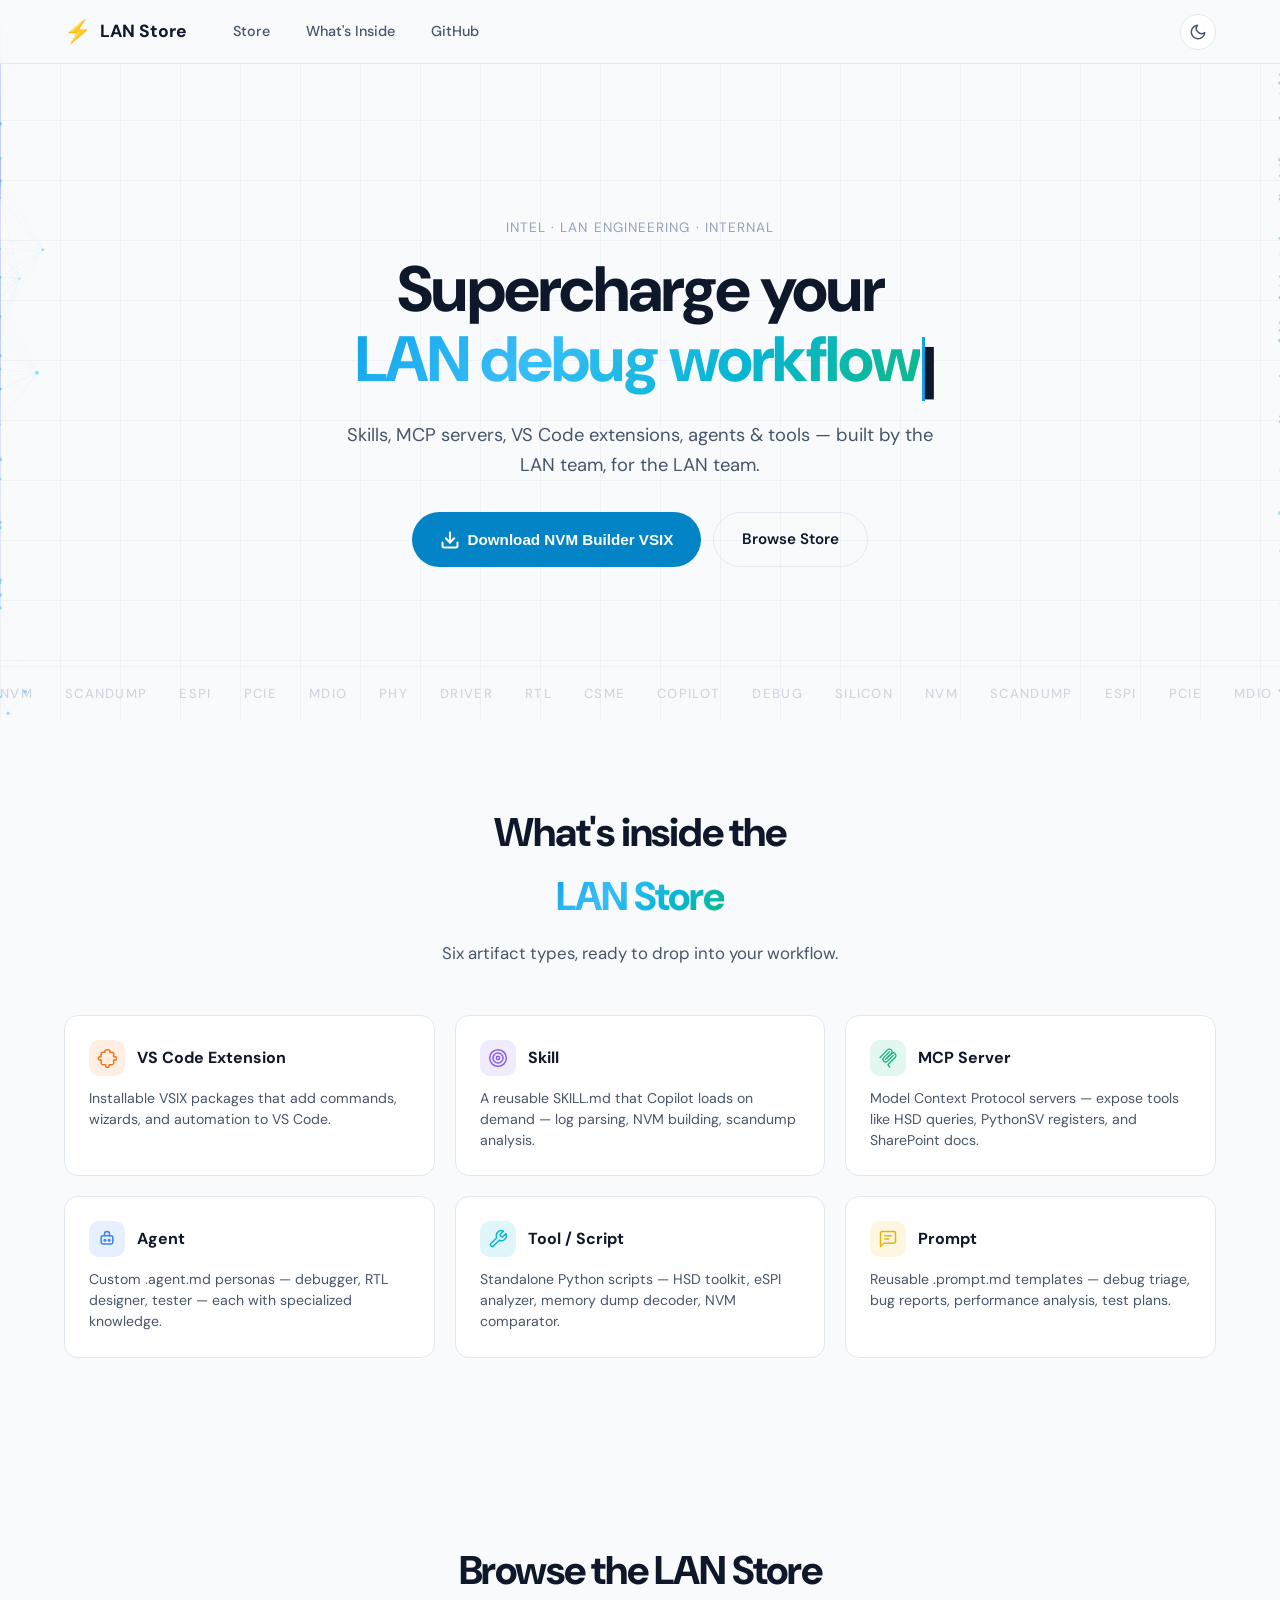
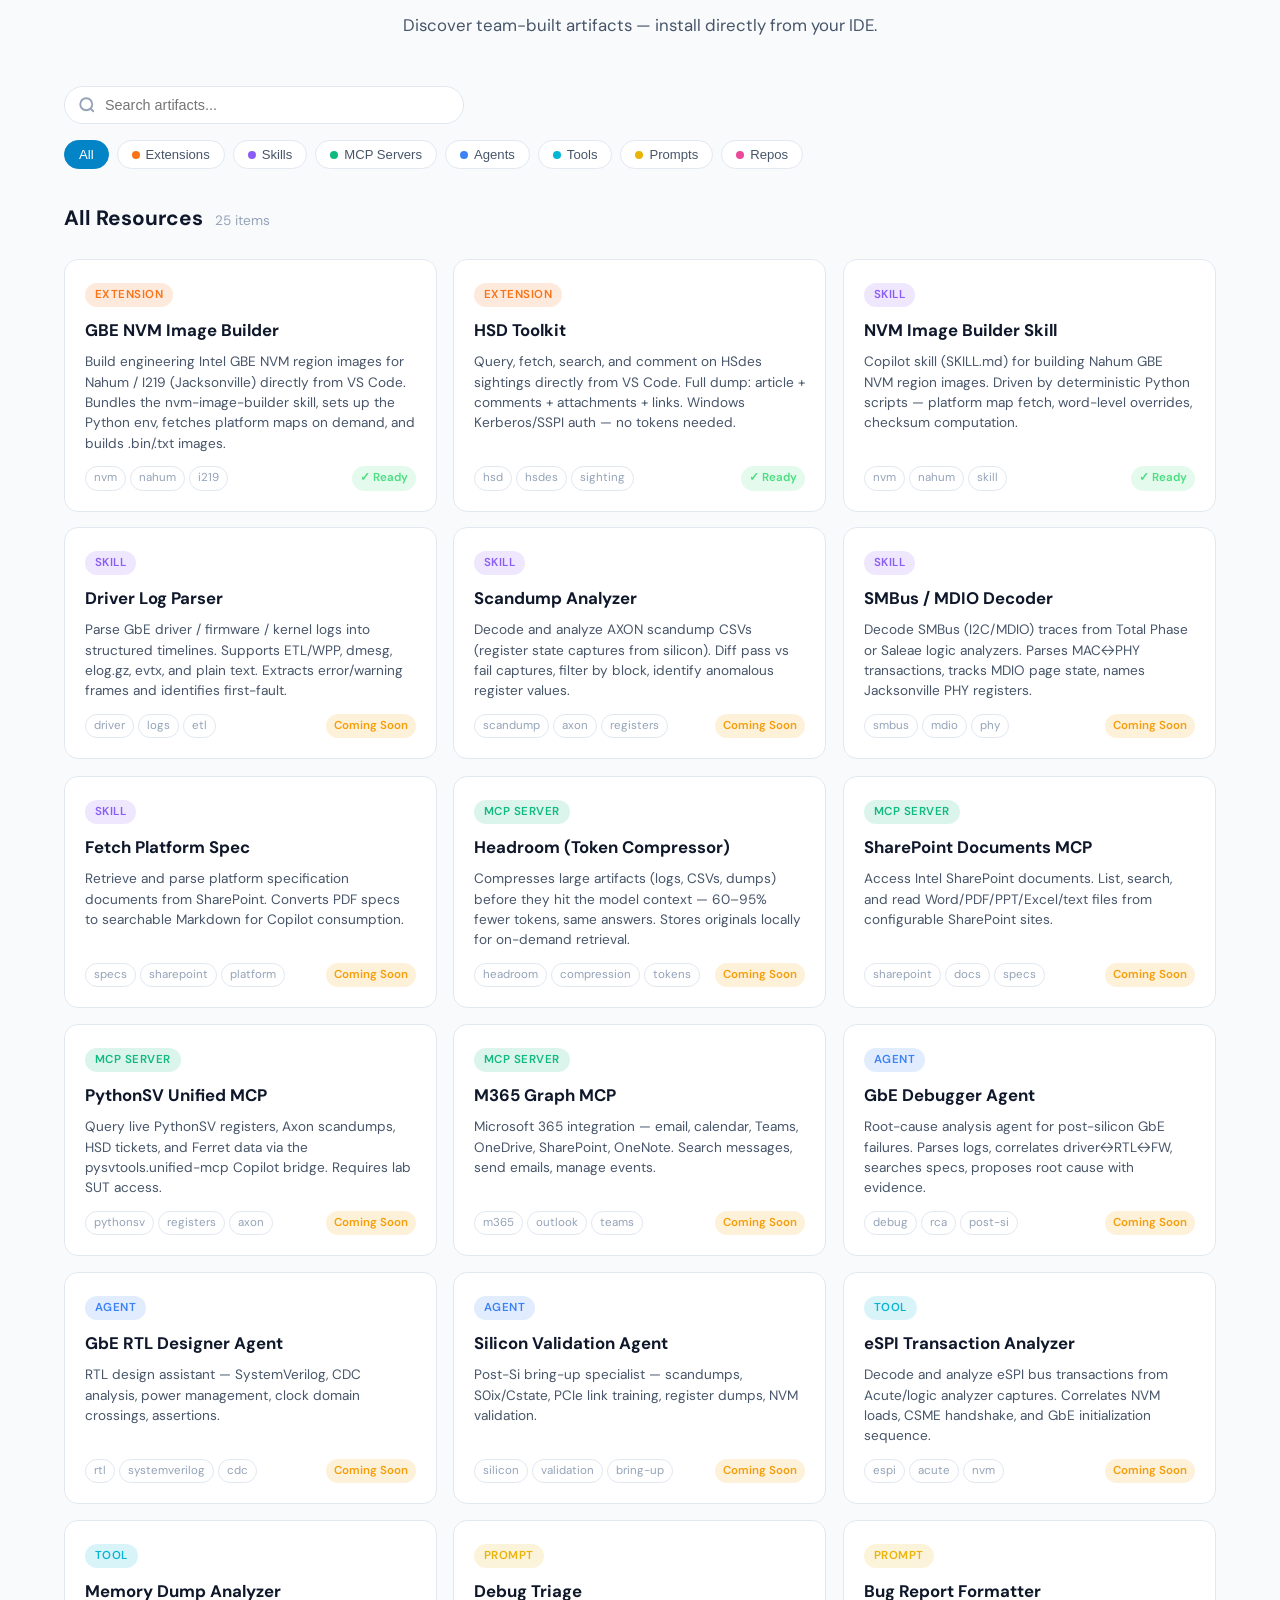
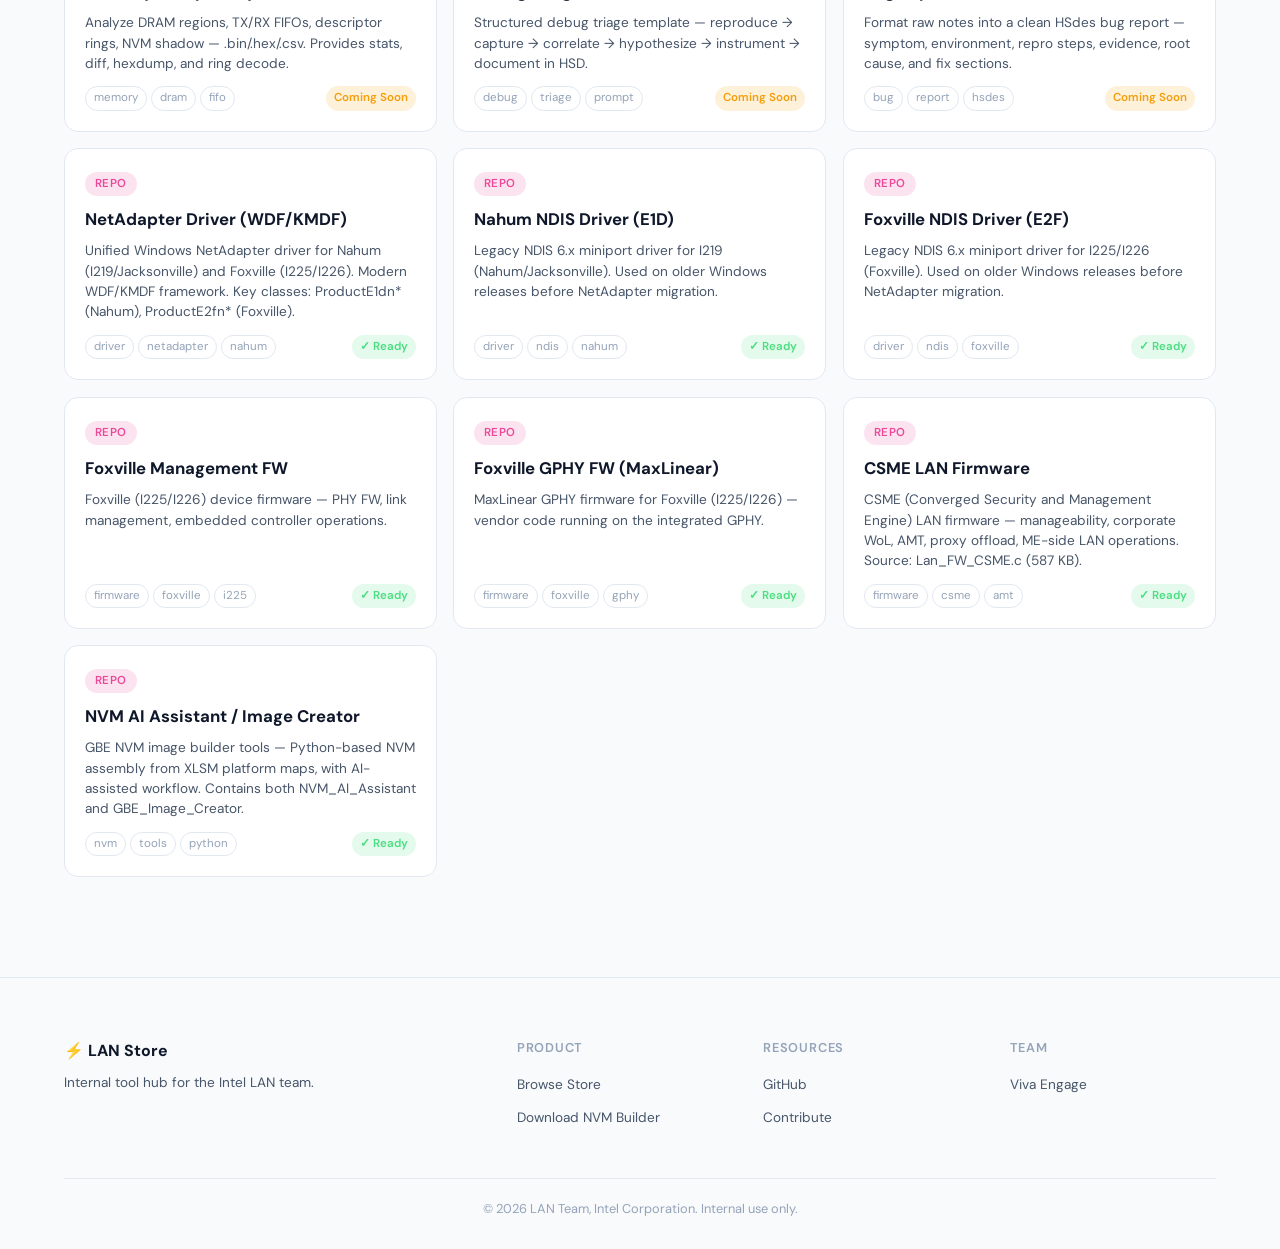
==== commit 1274350d: "Add Repos section: driver, FW, and tool repositories with links" ====
--- a/index.html
+++ b/index.html
@@ -166,6 +166,7 @@
                         <button class="filter-pill type-btn" data-type="agent"><span class="type-dot" style="background:#3b82f6"></span>Agents</button>
                         <button class="filter-pill type-btn" data-type="tool"><span class="type-dot" style="background:#06b6d4"></span>Tools</button>
                         <button class="filter-pill type-btn" data-type="prompt"><span class="type-dot" style="background:#eab308"></span>Prompts</button>
+                        <button class="filter-pill type-btn" data-type="repo"><span class="type-dot" style="background:#ec4899"></span>Repos</button>
                     </div>
                 </div>
 
--- a/assets/css/styles.css
+++ b/assets/css/styles.css
@@ -198,6 +198,7 @@
 .type-agent { background: color-mix(in srgb, #3b82f6 15%, transparent); color: #3b82f6; }
 .type-tool { background: color-mix(in srgb, #06b6d4 15%, transparent); color: #06b6d4; }
 .type-prompt { background: color-mix(in srgb, #eab308 15%, transparent); color: #eab308; }
+.type-repo { background: color-mix(in srgb, #ec4899 15%, transparent); color: #ec4899; }
 .tile-name { font-size: 1.05rem; font-weight: 700; margin-bottom: 8px; }
 .tile-desc { font-size: 0.85rem; color: var(--text-secondary); line-height: 1.5; flex: 1; margin-bottom: 12px; }
 .tile-footer { display: flex; justify-content: space-between; align-items: center; }
